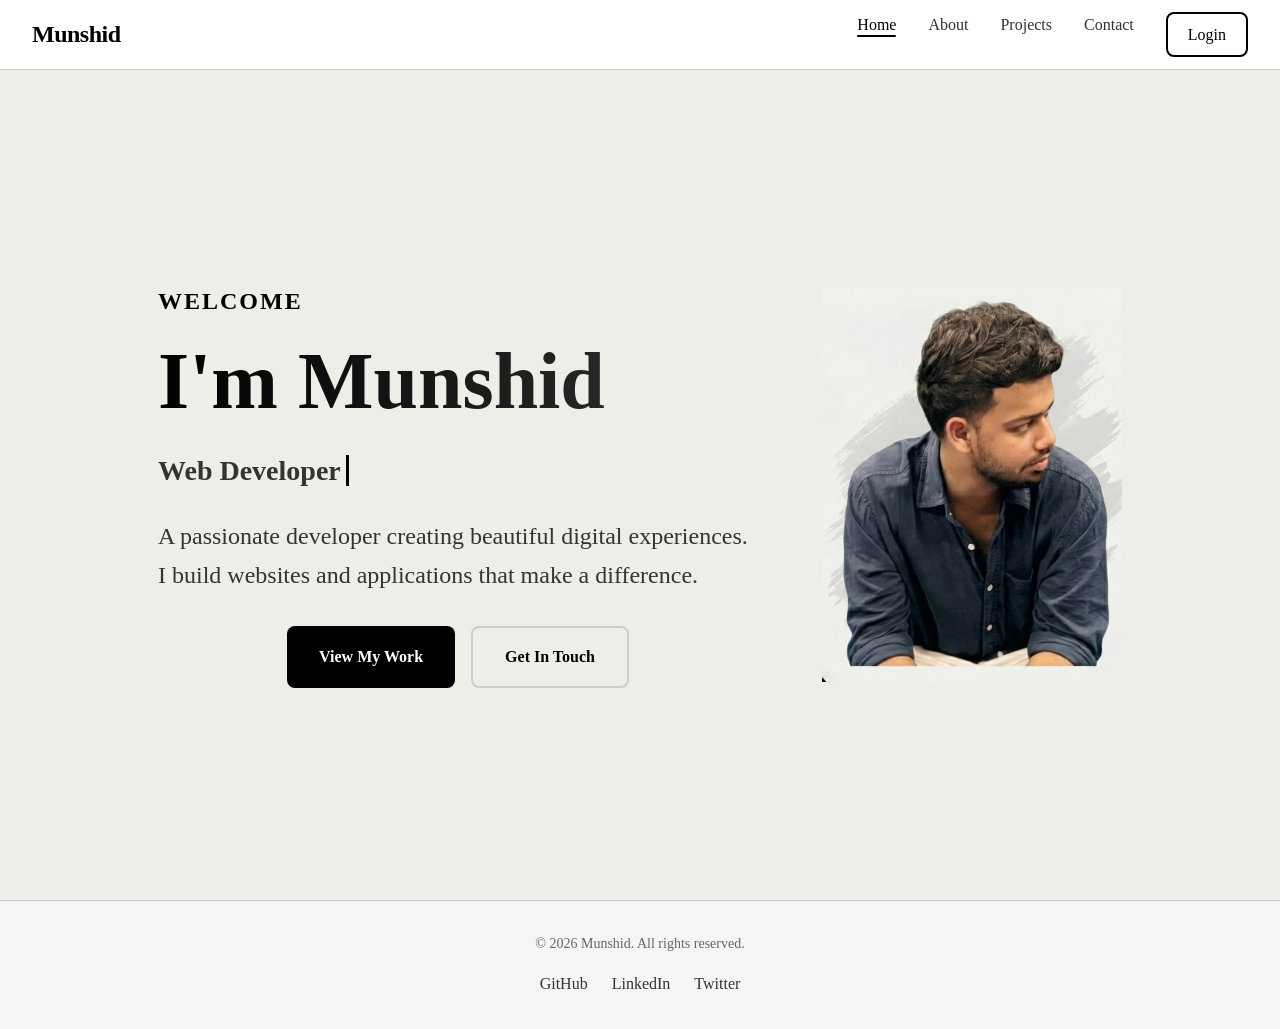
==== index.html @ 886f9b59 "Add files via upload" ====
<!DOCTYPE html>
<html lang="en">
<head>
  <meta charset="UTF-8">
  <meta name="viewport" content="width=device-width, initial-scale=1.0">
  <title>Home | Personal Website</title>
  <link rel="stylesheet" href="css/style.css">
</head>
<body>
  <!-- Navigation -->
  <nav class="nav">
    <a href="index.html" class="nav-logo">Munshid</a>
    <div class="nav-toggle" onclick="this.classList.toggle('active'); document.querySelector('.nav-links').classList.toggle('active')">
      <span></span>
      <span></span>
      <span></span>
    </div>
    <ul class="nav-links">
      <li><a href="index.html" class="active">Home</a></li>
      <li><a href="about.html">About</a></li>
      <li><a href="projects.html">Projects</a></li>
      <li><a href="contact.html">Contact</a></li>
      <li><a href="login.html" class="btn btn-primary" style="padding: 0.5rem 1.25rem; border-radius: 8px;">Login</a></li>
    </ul>
  </nav>

  <!-- Main Content -->
  <main class="main">
    <!-- Hero Section -->
    <section class="hero">
      <div style="display: flex; align-items: center; justify-content: center; gap: 4rem; width: 100%; flex-wrap: wrap;">
        <div class="hero-content" style="text-align: left;">
          <p class="hero-subtitle">Welcome</p>
          <h1 class="hero-title">I'm Munshid</h1>
          <div class="typing-container">
            <span class="typing-text" id="typingText"></span>
          </div>
          <p class="hero-description">
            A passionate developer creating beautiful digital experiences.
            I build websites and applications that make a difference.
          </p>
          <div class="hero-buttons">
            <a href="projects.html" class="btn btn-primary">View My Work</a>
            <a href="contact.html" class="btn btn-secondary">Get In Touch</a>
          </div>
        </div>
        <div style="display: flex; align-items: center; justify-content: center;">
          <img src="images/sticker.png" alt="Munshid" style="max-width: 300px; width: 100%; height: auto;">
        </div>
      </div>
    </section>
  </main>
  <script>
    const skills = [
      "Web Developer",
      "UI/UX Designer", 
      "Frontend Engineer",
      "Full Stack Developer",
      "React Specialist",
      "Problem Solver"
    ];
    let skillIndex = 0;
    let charIndex = 0;
    let isDeleting = false;
    const typingElement = document.getElementById('typingText');

    function type() {
      const currentSkill = skills[skillIndex];
      
      if (isDeleting) {
        typingElement.textContent = currentSkill.substring(0, charIndex - 1);
        charIndex--;
      } else {
        typingElement.textContent = currentSkill.substring(0, charIndex + 1);
        charIndex++;
      }

      let typeSpeed = isDeleting ? 50 : 100;

      if (!isDeleting && charIndex === currentSkill.length) {
        typeSpeed = 2000;
        isDeleting = true;
      } else if (isDeleting && charIndex === 0) {
        isDeleting = false;
        skillIndex = (skillIndex + 1) % skills.length;
        typeSpeed = 500;
      }

      setTimeout(type, typeSpeed);
    }
    type();
  </script>

  <!-- Footer -->
  <footer class="footer">
    <p class="footer-text">&copy; 2026 Munshid. All rights reserved.</p>
    <div class="footer-links">
      <a href="https://github.com" target="_blank">GitHub</a>
      <a href="https://linkedin.com" target="_blank">LinkedIn</a>
      <a href="https://twitter.com" target="_blank">Twitter</a>
    </div>
  </footer>
</body>
</html>
---- css/style.css ----
/* ============================================
   Personal Website - Shared Styles
   Light Theme, Clean & Modern
   ============================================ */

/* CSS Reset & Base */
*, *::before, *::after {
  margin: 0;
  padding: 0;
  box-sizing: border-box;
}

:root {
  /* Color Palette - Black & White Theme */
  --bg-primary: #ffffff;
  --bg-secondary: #f5f5f5;
  --bg-tertiary: #e0e0e0;
  --text-primary: #000000;
  --text-secondary: #333333;
  --text-muted: #666666;
  --accent: #000000;
  --accent-secondary: #000000;
  --accent-hover: #333333;
  --border: #cccccc;

  /* Spacing */
  --spacing-xs: 0.25rem;
  --spacing-sm: 0.5rem;
  --spacing-md: 1rem;
  --spacing-lg: 1.5rem;
  --spacing-xl: 2rem;
  --spacing-2xl: 3rem;

  /* Typography */
  --font-family: 'Garamond', 'Times New Roman', Georgia, serif;
  --font-size-sm: 0.875rem;
  --font-size-base: 1rem;
  --font-size-lg: 1.125rem;
  --font-size-xl: 1.5rem;
  --font-size-2xl: 2rem;
  --font-size-3xl: 2.5rem;

  /* Layout */
  --max-width: 1200px;
  --nav-height: 70px;

  /* Transitions */
  --transition-fast: 150ms ease;
  --transition-normal: 300ms ease;
}

html {
  scroll-behavior: smooth;
}

body {
  font-family: var(--font-family);
  font-size: var(--font-size-base);
  line-height: 1.6;
  color: var(--text-primary);
  background-color: #eeeee9;
  min-height: 100vh;
  display: flex;
  flex-direction: column;
}

/* ============================================
   Navigation
   ============================================ */
.nav {
  position: fixed;
  top: 0;
  left: 0;
  right: 0;
  height: var(--nav-height);
  background: rgba(255, 255, 255, 0.95);
  backdrop-filter: blur(10px);
  border-bottom: 1px solid var(--border);
  z-index: 1000;
  display: flex;
  align-items: center;
  justify-content: space-between;
  padding: 0 var(--spacing-xl);
}

.nav-logo {
  font-size: var(--font-size-xl);
  font-weight: 700;
  color: var(--text-primary);
  text-decoration: none;
  letter-spacing: -0.5px;
}

.nav-links {
  display: flex;
  gap: var(--spacing-xl);
  list-style: none;
}

.nav-links a {
  color: var(--text-secondary);
  text-decoration: none;
  font-weight: 500;
  transition: color var(--transition-fast);
  position: relative;
}

.nav-links a:hover,
.nav-links a.active {
  color: var(--accent);
}

.nav-links a.active::after {
  content: '';
  position: absolute;
  bottom: -4px;
  left: 0;
  right: 0;
  height: 2px;
  background: var(--accent);
  border-radius: 2px;
}

.nav-links .btn {
  background: white;
  color: black;
  border: 2px solid black;
}

.nav-links .btn:hover {
  background: black;
  color: white;
}

.nav-toggle {
  display: none;
  flex-direction: column;
  gap: 5px;
  cursor: pointer;
  padding: var(--spacing-sm);
}

.nav-toggle span {
  width: 25px;
  height: 3px;
  background: var(--text-primary);
  border-radius: 2px;
  transition: var(--transition-fast);
}

/* Mobile Navigation */
@media (max-width: 768px) {
  .nav-toggle {
    display: flex;
  }

  .nav-links {
    position: absolute;
    top: var(--nav-height);
    left: 0;
    right: 0;
    background: var(--bg-primary);
    flex-direction: column;
    padding: var(--spacing-lg);
    gap: var(--spacing-lg);
    border-bottom: 1px solid var(--border);
    display: none;
  }

  .nav-links.active {
    display: flex;
  }
}

/* ============================================
   Layout
   ============================================ */
.main {
  flex: 1;
  margin-top: var(--nav-height);
}

.container {
  max-width: var(--max-width);
  margin: 0 auto;
  padding: 0 var(--spacing-xl);
}

.section {
  padding: var(--spacing-2xl) 0;
}

.section-title {
  font-size: var(--font-size-2xl);
  font-weight: 700;
  margin-bottom: var(--spacing-xl);
  color: var(--text-primary);
}

/* ============================================
   Hero Section (Homepage)
   ============================================ */
.hero {
  min-height: calc(100vh - var(--nav-height));
  display: flex;
  align-items: center;
  justify-content: center;
  text-align: center;
  background: transparent;
  padding: 0;
}

.hero-content {
  max-width: 800px;
}

.hero-subtitle {
  font-size: 1.5rem;
  color: #000000;
  font-weight: 600;
  margin-bottom: var(--spacing-md);
  text-transform: uppercase;
  letter-spacing: 2px;
}

.hero-title {
  font-size: clamp(3rem, 8vw, 5rem);
  font-weight: 800;
  line-height: 1.1;
  margin-bottom: var(--spacing-lg);
  color: #000000;
  background: linear-gradient(90deg, #000000 0%, #333333 50%, #000000 100%);
  background-size: 200% auto;
  -webkit-background-clip: text;
  background-clip: text;
  -webkit-text-fill-color: transparent;
  animation: shine 3s linear infinite;
}

@keyframes shine {
  to {
    background-position: 200% center;
  }
}

.hero-description {
  font-size: 1.5rem;
  color: #333333;
  margin-bottom: var(--spacing-xl);
  max-width: 600px;
  margin-left: auto;
  margin-right: auto;
}

.hero-buttons {
  display: flex;
  gap: var(--spacing-md);
  justify-content: center;
  flex-wrap: wrap;
}

/* ============================================
   Buttons
   ============================================ */
.btn {
  display: inline-flex;
  align-items: center;
  justify-content: center;
  gap: var(--spacing-sm);
  padding: var(--spacing-md) var(--spacing-xl);
  font-size: var(--font-size-base);
  font-weight: 600;
  text-decoration: none;
  border-radius: 8px;
  transition: all var(--transition-fast);
  cursor: pointer;
  border: none;
}

.btn-primary {
  background: var(--accent);
  color: white;
}

.btn-primary:hover {
  background: var(--accent-hover);
  transform: translateY(-2px);
  box-shadow: 0 4px 12px rgba(0, 0, 0, 0.2);
}

.btn-secondary {
  background: transparent;
  color: var(--text-primary);
  border: 2px solid var(--border);
}

.btn-secondary:hover {
  border-color: var(--accent);
  color: var(--accent);
  background: var(--accent);
  color: white;
}

/* ============================================
   Cards
   ============================================ */
.card {
  background: var(--bg-primary);
  border: 1px solid var(--border);
  border-radius: 12px;
  padding: var(--spacing-xl);
  transition: all var(--transition-normal);
}

.card:hover {
  transform: translateY(-4px);
  box-shadow: 0 8px 24px rgba(0, 0, 0, 0.08);
}

.card-title {
  font-size: var(--font-size-xl);
  font-weight: 600;
  margin-bottom: var(--spacing-sm);
  color: var(--text-primary);
}

.card-description {
  color: var(--text-secondary);
  margin-bottom: var(--spacing-md);
}

.card-link {
  color: var(--accent);
  text-decoration: none;
  font-weight: 500;
}

.card-link:hover {
  text-decoration: underline;
}

/* ============================================
   Grid Layouts
   ============================================ */
.grid {
  display: grid;
  gap: var(--spacing-xl);
}

.grid-2 {
  grid-template-columns: repeat(auto-fit, minmax(300px, 1fr));
}

.grid-3 {
  grid-template-columns: repeat(auto-fit, minmax(280px, 1fr));
}

/* ============================================
   Footer
   ============================================ */
.footer {
  background: var(--bg-secondary);
  padding: var(--spacing-xl) 0;
  text-align: center;
  border-top: 1px solid var(--border);
}

.footer-text {
  color: var(--text-muted);
  font-size: var(--font-size-sm);
}

.footer-links {
  display: flex;
  gap: var(--spacing-lg);
  justify-content: center;
  margin-top: var(--spacing-md);
}

.footer-links a {
  color: var(--text-secondary);
  text-decoration: none;
  transition: color var(--transition-fast);
}

.footer-links a:hover {
  color: var(--accent);
}

/* ============================================
   Page Header
   ============================================ */
.page-header {
  background: var(--bg-secondary);
  padding: var(--spacing-2xl) 0;
  text-align: center;
}

.page-title {
  font-size: var(--font-size-2xl);
  font-weight: 700;
  margin-bottom: var(--spacing-sm);
}

.page-description {
  color: var(--text-secondary);
  max-width: 600px;
  margin: 0 auto;
}

/* ============================================
   About Page
   ============================================ */
.about-content {
  display: grid;
  grid-template-columns: 1fr 1fr;
  gap: var(--spacing-2xl);
  align-items: start;
}

.about-image {
  width: 100%;
  aspect-ratio: 1;
  background: var(--bg-tertiary);
  border-radius: 12px;
  display: flex;
  align-items: center;
  justify-content: center;
  font-size: 4rem;
  color: var(--text-muted);
}

.about-text h3 {
  font-size: var(--font-size-xl);
  margin-bottom: var(--spacing-md);
  margin-top: var(--spacing-xl);
}

.about-text h3:first-child {
  margin-top: 0;
}

.about-text p {
  color: var(--text-secondary);
  margin-bottom: var(--spacing-md);
}

.skills-list {
  display: flex;
  flex-wrap: wrap;
  gap: var(--spacing-sm);
  list-style: none;
}

.skill-tag {
  background: var(--bg-tertiary);
  padding: var(--spacing-sm) var(--spacing-md);
  border-radius: 6px;
  font-size: var(--font-size-sm);
  font-weight: 500;
  color: var(--text-secondary);
}

@media (max-width: 768px) {
  .about-content {
    grid-template-columns: 1fr;
  }

  .about-image {
    max-width: 300px;
    margin: 0 auto;
  }
}

/* ============================================
   Projects Page
   ============================================ */
.project-card {
  display: flex;
  flex-direction: column;
}

.project-image {
  width: calc(100% + var(--spacing-xl) * 2);
  margin: calc(var(--spacing-xl) * -1);
  margin-bottom: var(--spacing-lg);
  height: 200px;
  background: var(--bg-tertiary);
  border-radius: 12px 12px 0 0;
  display: flex;
  align-items: center;
  justify-content: center;
  font-size: 3rem;
  color: var(--text-muted);
  margin-left: calc(var(--spacing-xl) * -1);
}

.project-tags {
  display: flex;
  flex-wrap: wrap;
  gap: var(--spacing-sm);
  margin-top: auto;
  padding-top: var(--spacing-md);
}

.project-tag {
  background: var(--bg-secondary);
  padding: var(--spacing-xs) var(--spacing-sm);
  border-radius: 4px;
  font-size: var(--font-size-sm);
  color: var(--text-muted);
}

/* ============================================
   Contact Page
   ============================================ */
.contact-content {
  display: grid;
  grid-template-columns: 1fr 1fr;
  gap: var(--spacing-2xl);
}

.contact-info {
  display: flex;
  flex-direction: column;
  gap: var(--spacing-lg);
}

.contact-item {
  display: flex;
  align-items: center;
  gap: var(--spacing-md);
}

.contact-icon {
  width: 48px;
  height: 48px;
  background: var(--bg-tertiary);
  border-radius: 12px;
  display: flex;
  align-items: center;
  justify-content: center;
  font-size: 1.25rem;
}

.contact-label {
  font-weight: 600;
  color: var(--text-primary);
}

.contact-value {
  color: var(--text-secondary);
  text-decoration: none;
}

.contact-value:hover {
  color: var(--accent);
}

.contact-form {
  display: flex;
  flex-direction: column;
  gap: var(--spacing-md);
}

.form-group {
  display: flex;
  flex-direction: column;
  gap: var(--spacing-sm);
}

.form-group label {
  font-weight: 500;
  color: var(--text-primary);
}

.form-group input,
.form-group textarea {
  padding: var(--spacing-md);
  border: 1px solid var(--border);
  border-radius: 8px;
  font-size: var(--font-size-base);
  font-family: inherit;
  background: var(--bg-primary);
  color: var(--text-primary);
  transition: border-color var(--transition-fast);
}

.form-group input:focus,
.form-group textarea:focus {
  outline: none;
  border-color: var(--accent);
}

.form-group textarea {
  min-height: 150px;
  resize: vertical;
}

@media (max-width: 768px) {
  .contact-content {
    grid-template-columns: 1fr;
  }
}

/* Typing Animation */
.typing-container {
  min-height: 2.5rem;
  margin-bottom: var(--spacing-lg);
}

.typing-text {
  font-size: 1.75rem;
  font-weight: 600;
  color: #333333;
  border-right: 3px solid #000000;
  padding-right: 5px;
  animation: blink 0.7s step-end infinite;
}

@keyframes blink {
  50% {
    border-color: transparent;
  }
}
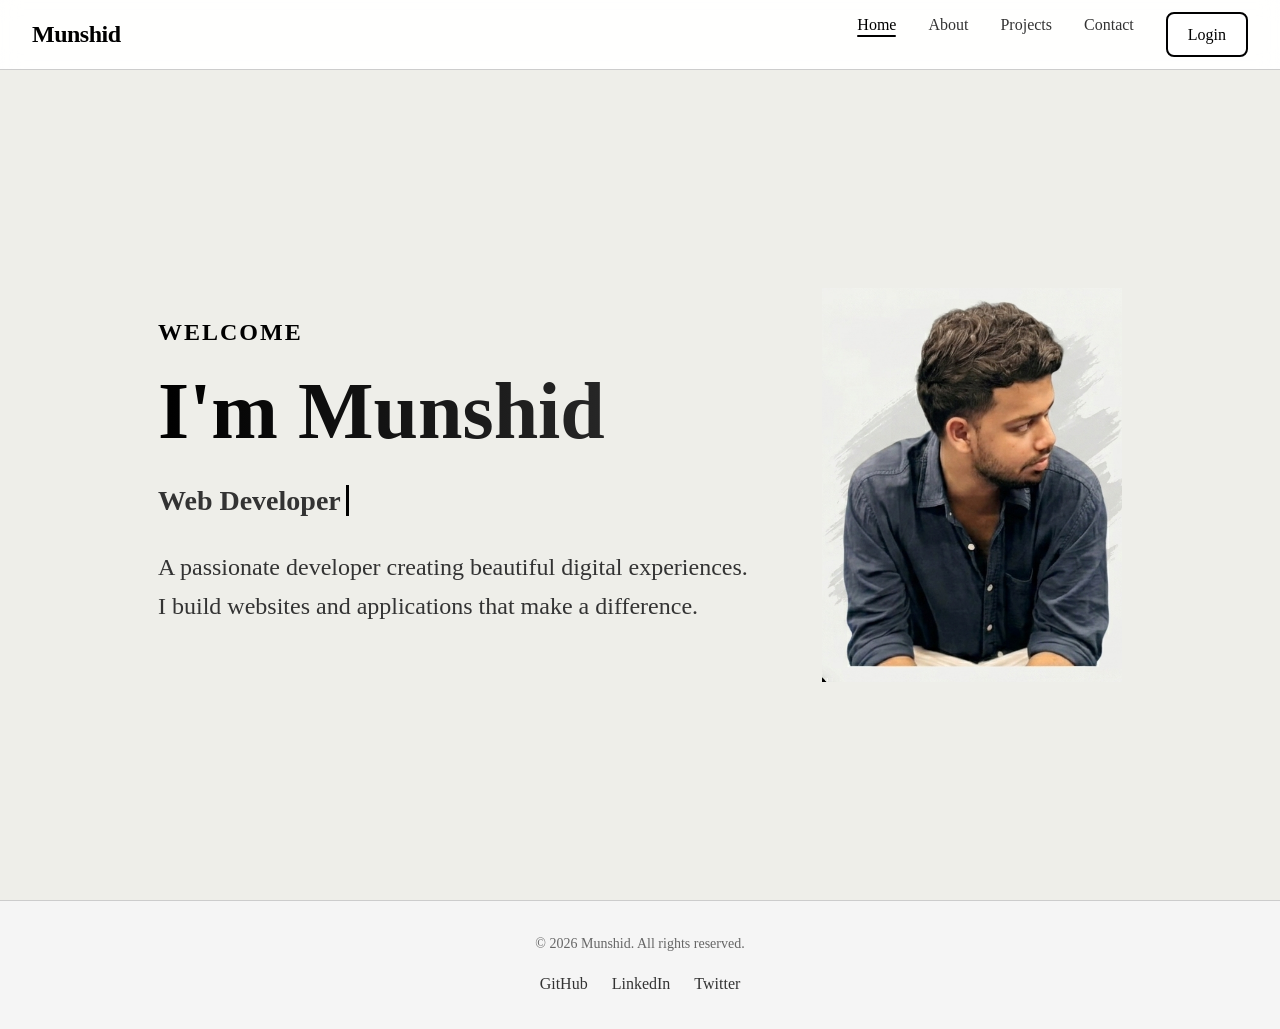
==== commit 5a33b578: "Add files via upload" ====
--- a/index.html
+++ b/index.html
@@ -40,8 +40,6 @@
             I build websites and applications that make a difference.
           </p>
           <div class="hero-buttons">
-            <a href="projects.html" class="btn btn-primary">View My Work</a>
-            <a href="contact.html" class="btn btn-secondary">Get In Touch</a>
           </div>
         </div>
         <div style="display: flex; align-items: center; justify-content: center;">
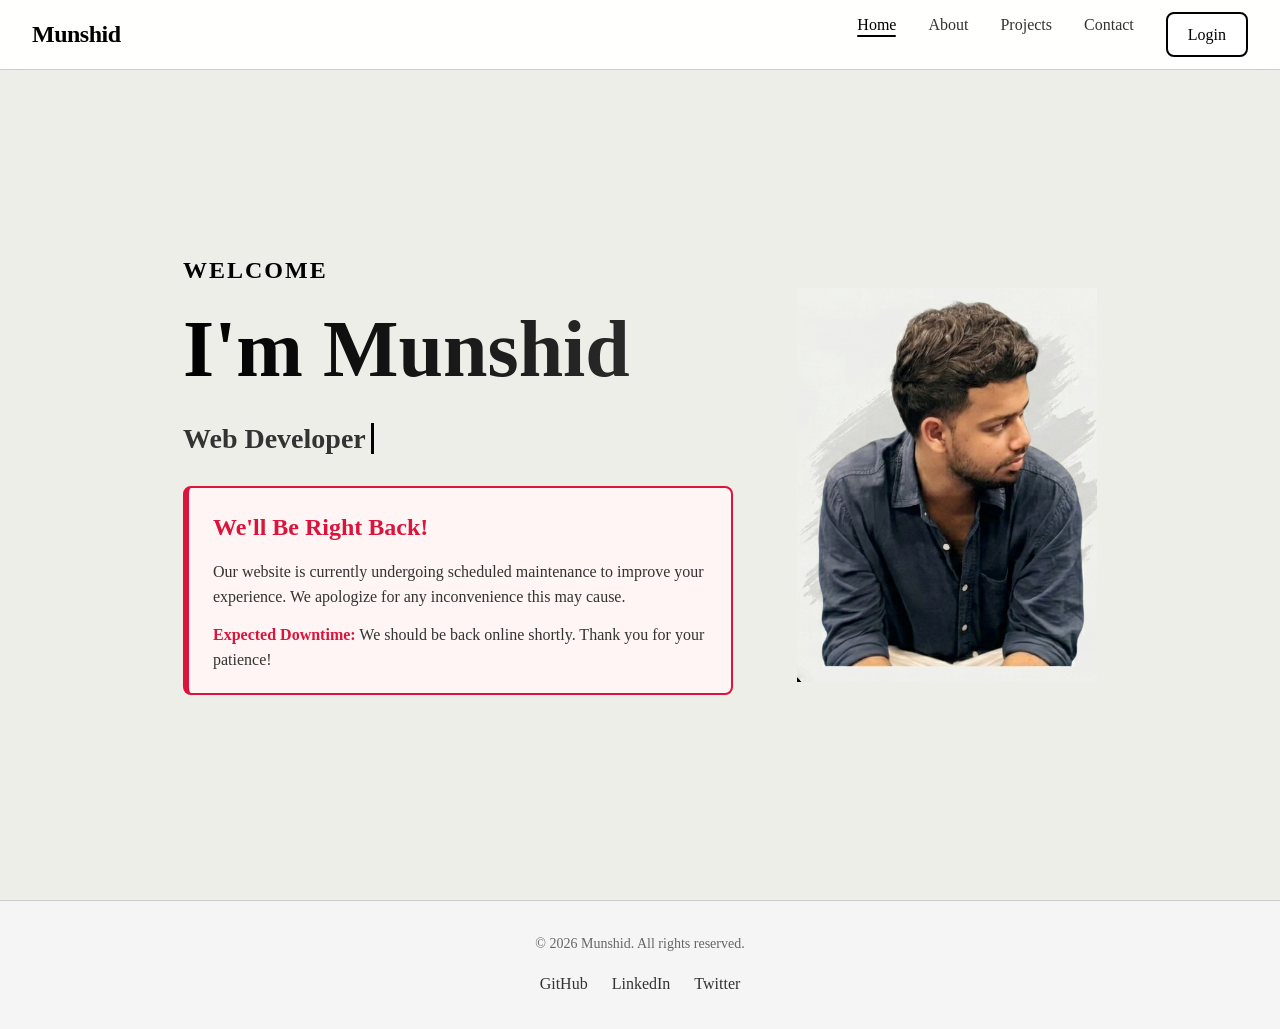
==== commit ee15d789: "Add files via upload" ====
--- a/index.html
+++ b/index.html
@@ -35,14 +35,20 @@
           <div class="typing-container">
             <span class="typing-text" id="typingText"></span>
           </div>
-          <p class="hero-description">
-            A passionate developer creating beautiful digital experiences.
-            I build websites and applications that make a difference.
-          </p>
+          <div class="maintenance-box">
+            <h3 class="maintenance-title">We'll Be Right Back!</h3>
+            <p class="maintenance-text">
+              Our website is currently undergoing scheduled maintenance to improve your experience.
+              We apologize for any inconvenience this may cause.
+            </p>
+            <p class="maintenance-text">
+              <strong>Expected Downtime:</strong> We should be back online shortly. Thank you for your patience!
+            </p>
+          </div>
           <div class="hero-buttons">
           </div>
         </div>
-        <div style="display: flex; align-items: center; justify-content: center;">
+        <div style="display: flex; align-items: center; justify-content: center; flex-direction: column; gap: 1rem;">
           <img src="images/sticker.png" alt="Munshid" style="max-width: 300px; width: 100%; height: auto;">
         </div>
       </div>
--- a/css/style.css
+++ b/css/style.css
@@ -169,6 +169,110 @@
 
   .nav-links.active {
     display: flex;
+  }
+
+  /* Hero - Mobile */
+  .hero {
+    padding: var(--spacing-lg);
+    min-height: auto;
+    padding-top: calc(var(--nav-height) + var(--spacing-xl));
+    padding-bottom: var(--spacing-xl);
+  }
+
+  .hero-content {
+    text-align: center !important;
+  }
+
+  .hero-title {
+    font-size: clamp(2rem, 10vw, 3rem) !important;
+  }
+
+  .hero-subtitle {
+    font-size: 1.1rem !important;
+  }
+
+  .typing-text {
+    font-size: 1.25rem !important;
+  }
+
+  .hero-description {
+    font-size: 1.1rem !important;
+  }
+
+  .hero-buttons {
+    flex-direction: column;
+    width: 100%;
+  }
+
+  .hero-buttons .btn {
+    width: 100%;
+  }
+
+  .hero img {
+    max-width: 200px !important;
+  }
+
+  /* Page Header - Mobile */
+  .page-header {
+    padding: var(--spacing-xl) 0;
+  }
+
+  .page-title {
+    font-size: 1.5rem;
+  }
+
+  /* Sections - Mobile */
+  .section {
+    padding: var(--spacing-xl) 0;
+  }
+
+  /* Cards */
+  .card {
+    padding: var(--spacing-lg);
+  }
+
+  /* Forms */
+  .form-group input,
+  .form-group textarea {
+    font-size: 16px;
+  }
+
+  /* Footer */
+  .footer-links {
+    flex-wrap: wrap;
+    gap: var(--spacing-md);
+  }
+
+  /* Projects grid */
+  .project-image {
+    height: 150px;
+    font-size: 2rem;
+  }
+
+  /* Contact */
+  .contact-item {
+    flex-wrap: wrap;
+  }
+
+  /* Login box */
+  .login-box {
+    padding: var(--spacing-lg);
+    margin: var(--spacing-md);
+  }
+
+  .login-box h2 {
+    font-size: 1.5rem;
+  }
+}
+
+/* Tablet */
+@media (max-width: 1024px) and (min-width: 769px) {
+  .hero {
+    padding: var(--spacing-lg);
+  }
+
+  .hero img {
+    max-width: 250px !important;
   }
 }
 
@@ -622,4 +726,103 @@
   50% {
     border-color: transparent;
   }
+}
+
+/* Coming Soon Badge */
+.coming-soon-badge {
+  background: #dc143c;
+  color: white;
+  padding: 0.75rem 1.25rem;
+  border-radius: 12px;
+  display: flex;
+  flex-direction: column;
+  align-items: center;
+  gap: 0.25rem;
+  box-shadow: 0 4px 16px rgba(220, 20, 60, 0.4);
+  animation: pulse 2s ease-in-out infinite;
+  border: 2px solid #b0102e;
+}
+
+.badge-icon {
+  font-size: 1.5rem;
+}
+
+.badge-text {
+  font-size: 1rem;
+  font-weight: 700;
+  text-transform: uppercase;
+  letter-spacing: 1px;
+}
+
+.badge-subtext {
+  font-size: 0.875rem;
+  font-weight: 500;
+  opacity: 0.95;
+}
+
+@keyframes pulse {
+  0%, 100% {
+    box-shadow: 0 4px 16px rgba(220, 20, 60, 0.4);
+    transform: scale(1);
+  }
+  50% {
+    box-shadow: 0 6px 24px rgba(220, 20, 60, 0.6);
+    transform: scale(1.03);
+  }
+}
+
+/* Top minimal badge with smile emoji */
+.top-badge {
+  background: #dc143c;
+  color: white;
+  padding: 0.5rem 1rem;
+  border-radius: 20px;
+  display: inline-flex;
+  align-items: center;
+  gap: 0.5rem;
+  font-size: 0.875rem;
+  font-weight: 600;
+  box-shadow: 0 2px 8px rgba(220, 20, 60, 0.3);
+  border: 1px solid #b0102e;
+}
+
+.top-badge .smile {
+  font-size: 1rem;
+}
+
+.top-badge-text {
+  letter-spacing: 0.5px;
+}
+
+/* Maintenance Box */
+.maintenance-box {
+  background: #fff5f5;
+  border: 2px solid #dc143c;
+  border-left: 6px solid #dc143c;
+  padding: 1.25rem 1.5rem;
+  border-radius: 8px;
+  margin: 1.5rem 0;
+  max-width: 550px;
+}
+
+.maintenance-title {
+  color: #dc143c;
+  font-size: 1.5rem;
+  font-weight: 700;
+  margin-bottom: 0.75rem;
+}
+
+.maintenance-text {
+  color: #333333;
+  font-size: 1rem;
+  line-height: 1.6;
+  margin-bottom: 0.75rem;
+}
+
+.maintenance-text:last-child {
+  margin-bottom: 0;
+}
+
+.maintenance-text strong {
+  color: #dc143c;
 }
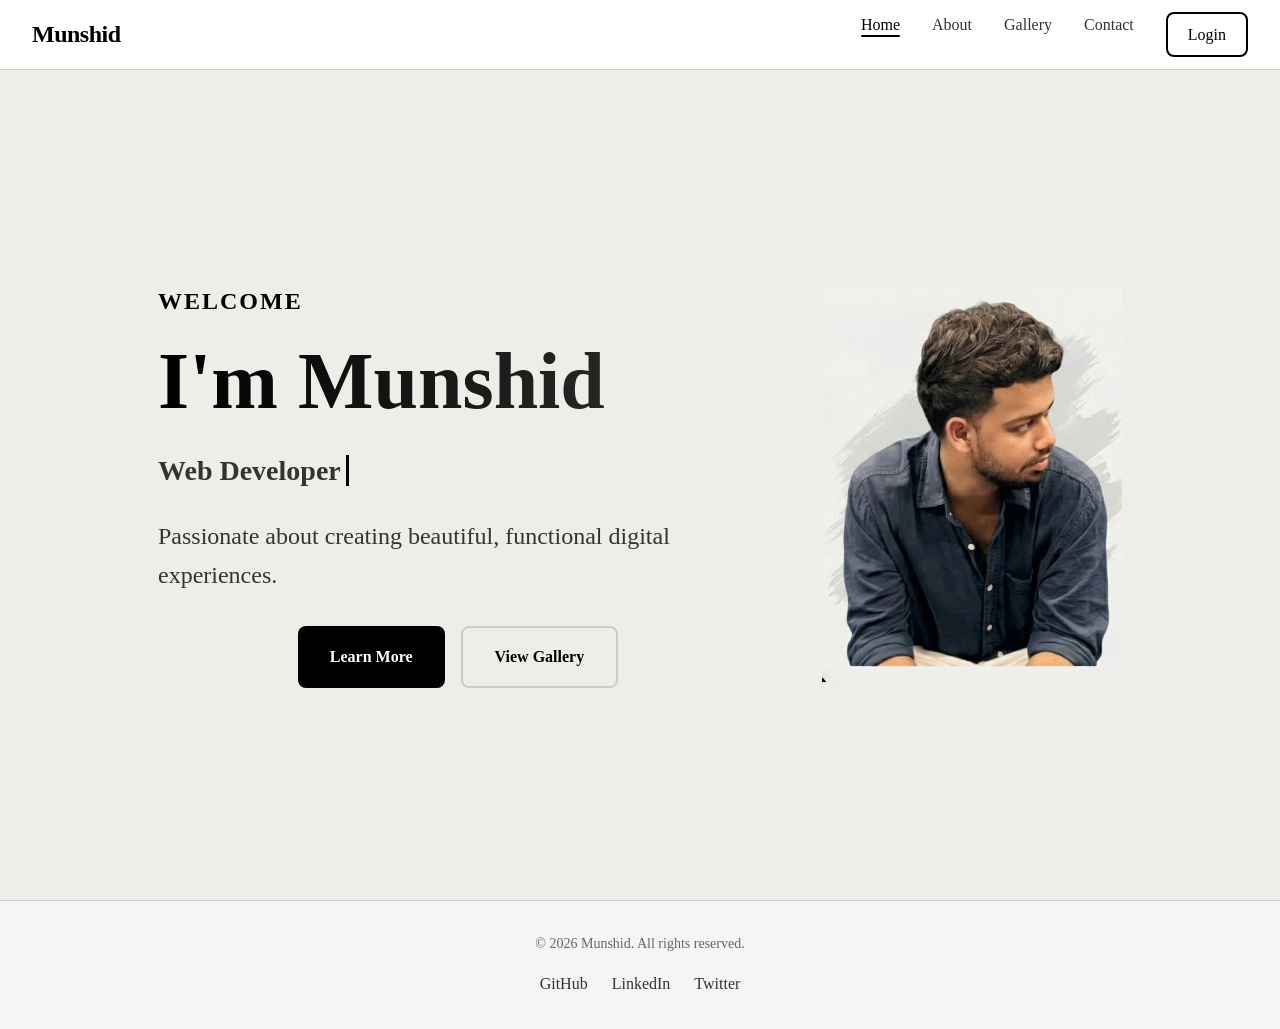
==== commit 1045b754: "Add files via upload" ====
--- a/index.html
+++ b/index.html
@@ -18,7 +18,7 @@
     <ul class="nav-links">
       <li><a href="index.html" class="active">Home</a></li>
       <li><a href="about.html">About</a></li>
-      <li><a href="projects.html">Projects</a></li>
+      <li><a href="gallery.html">Gallery</a></li>
       <li><a href="contact.html">Contact</a></li>
       <li><a href="login.html" class="btn btn-primary" style="padding: 0.5rem 1.25rem; border-radius: 8px;">Login</a></li>
     </ul>
@@ -35,17 +35,10 @@
           <div class="typing-container">
             <span class="typing-text" id="typingText"></span>
           </div>
-          <div class="maintenance-box">
-            <h3 class="maintenance-title">We'll Be Right Back!</h3>
-            <p class="maintenance-text">
-              Our website is currently undergoing scheduled maintenance to improve your experience.
-              We apologize for any inconvenience this may cause.
-            </p>
-            <p class="maintenance-text">
-              <strong>Expected Downtime:</strong> We should be back online shortly. Thank you for your patience!
-            </p>
-          </div>
+          <p class="hero-description">Passionate about creating beautiful, functional digital experiences.</p>
           <div class="hero-buttons">
+            <a href="about.html" class="btn btn-primary">Learn More</a>
+            <a href="gallery.html" class="btn btn-secondary">View Gallery</a>
           </div>
         </div>
         <div style="display: flex; align-items: center; justify-content: center; flex-direction: column; gap: 1rem;">
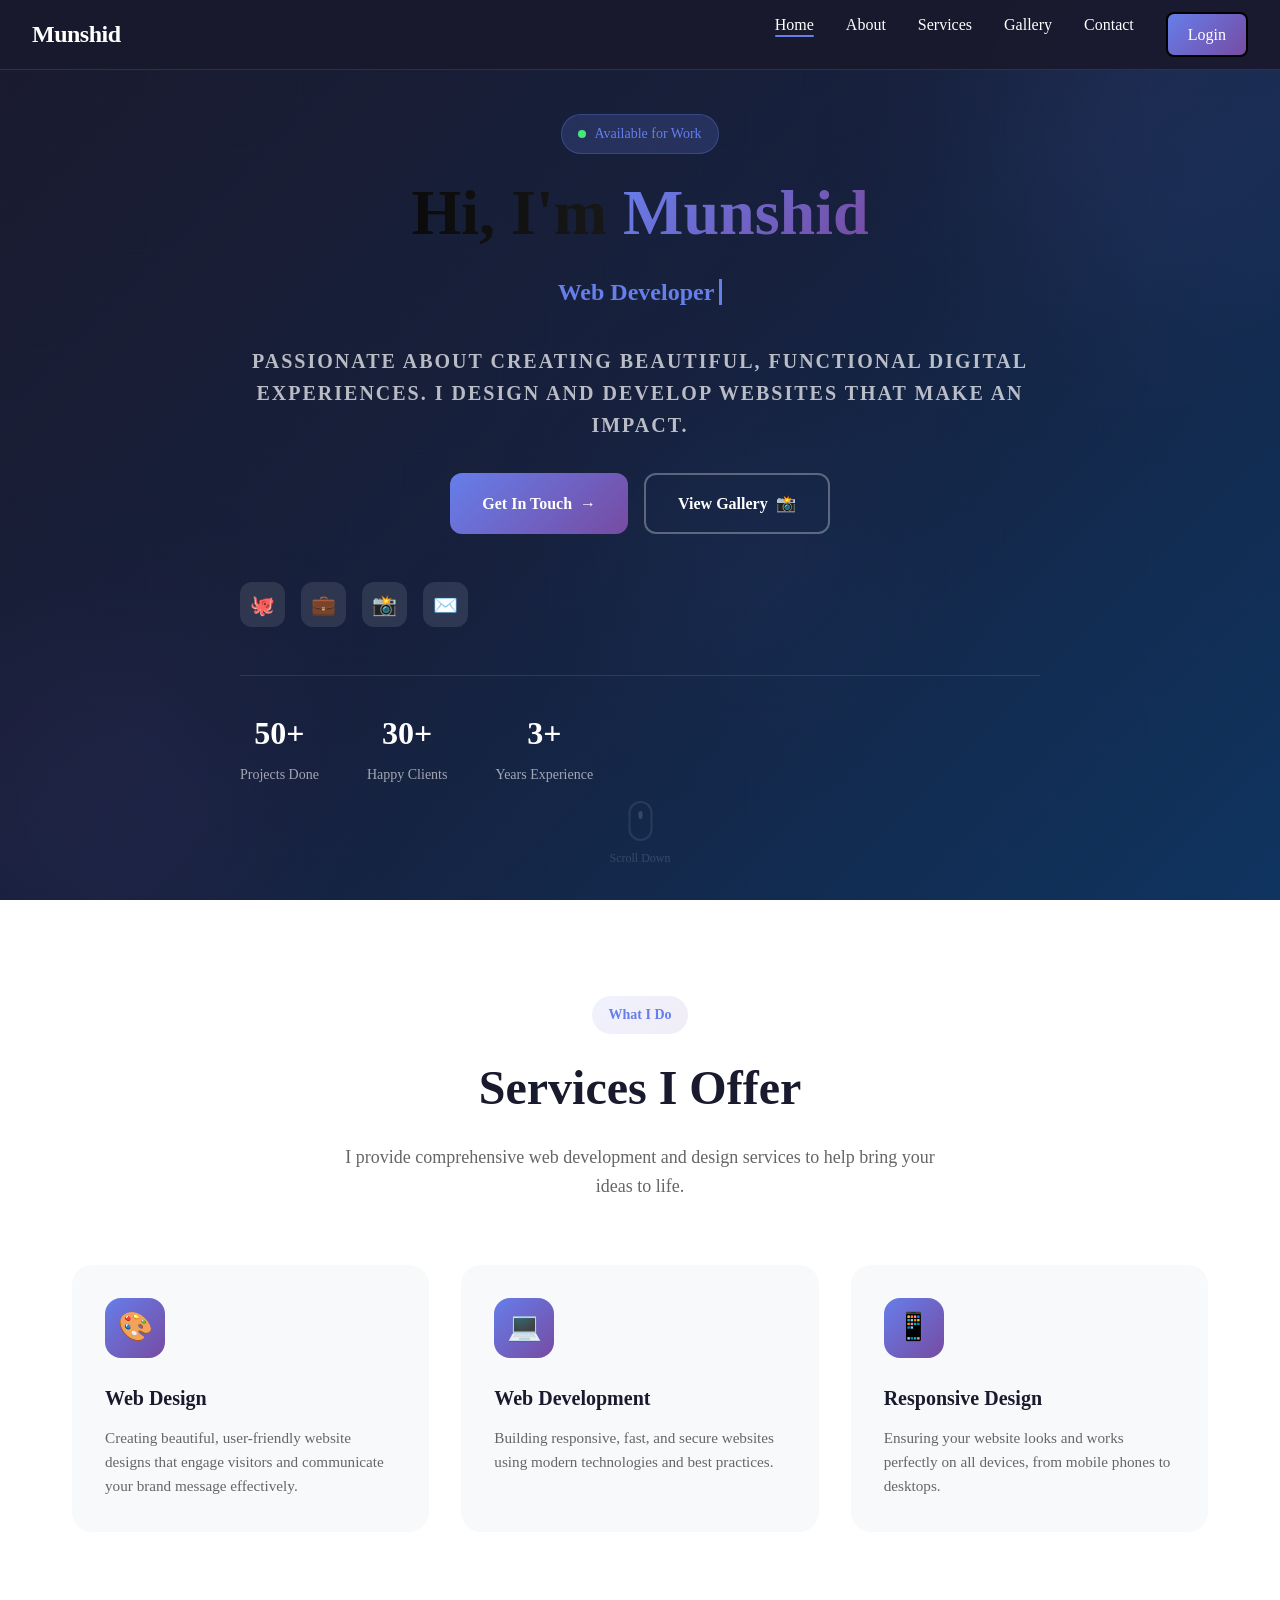
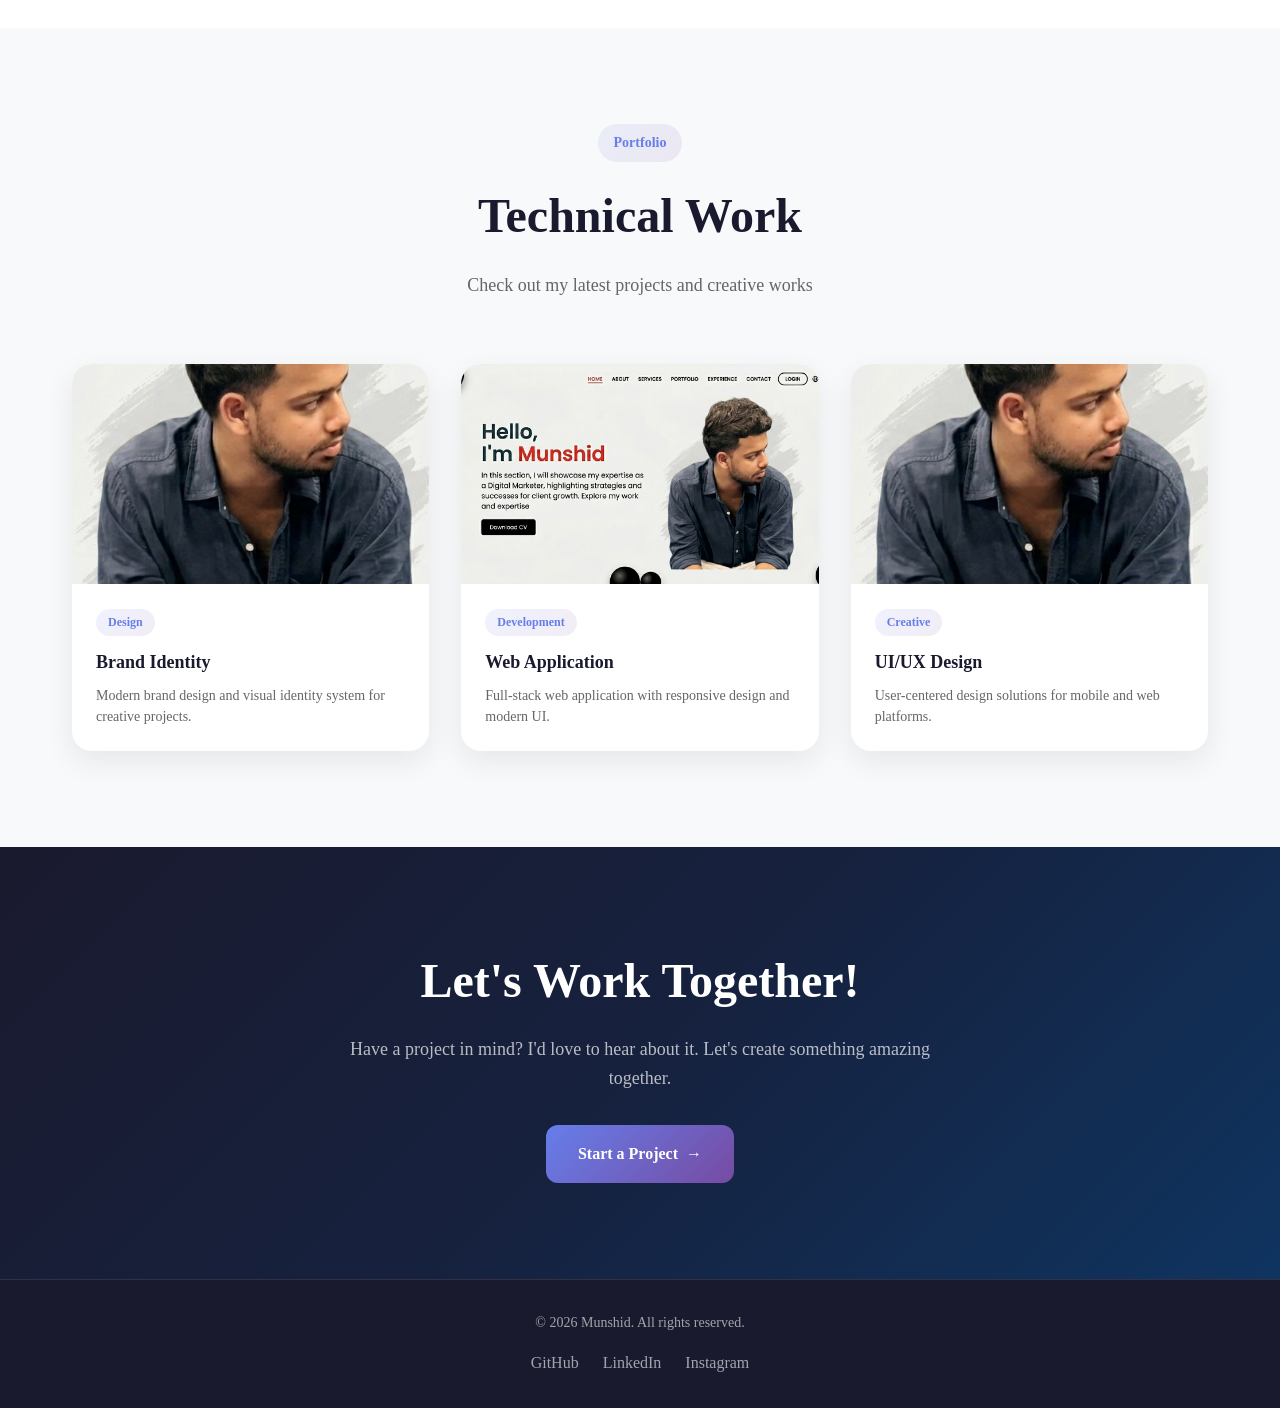
==== commit c3ee1efb: "Add files via upload" ====
--- a/index.html
+++ b/index.html
@@ -3,58 +3,1046 @@
 <head>
   <meta charset="UTF-8">
   <meta name="viewport" content="width=device-width, initial-scale=1.0">
-  <title>Home | Personal Website</title>
+  <title>Munshid | Web Developer & Designer</title>
   <link rel="stylesheet" href="css/style.css">
+  <link href="https://fonts.googleapis.com/css2?family=Inter:wght@300;400;500;600;700;800&display=swap" rel="stylesheet">
+  <style>
+    * {
+      margin: 0;
+      padding: 0;
+      box-sizing: border-box;
+    }
+
+    :root {
+      --primary: #667eea;
+      --secondary: #764ba2;
+      --dark: #1a1a2e;
+      --light: #f8f9fa;
+    }
+
+    body {
+      overflow-x: hidden;
+    }
+
+    /* Mobile Navigation Fix */
+    .nav {
+      transition: all 0.3s ease;
+    }
+
+    .nav-toggle {
+      display: none;
+      flex-direction: column;
+      gap: 5px;
+      cursor: pointer;
+      padding: 10px;
+      z-index: 1001;
+    }
+
+    .nav-toggle span {
+      width: 25px;
+      height: 3px;
+      border-radius: 2px;
+      transition: all 0.3s ease;
+    }
+
+    .nav-links {
+      display: flex;
+      gap: 2rem;
+      list-style: none;
+    }
+
+    .nav-links a {
+      color: white;
+      text-decoration: none;
+      font-weight: 500;
+      transition: color 0.3s ease;
+      position: relative;
+    }
+
+    .nav-links a:hover,
+    .nav-links a.active {
+      color: #667eea;
+    }
+
+    .nav-links a.active::after {
+      content: '';
+      position: absolute;
+      bottom: -4px;
+      left: 0;
+      right: 0;
+      height: 2px;
+      background: #667eea;
+      border-radius: 2px;
+    }
+
+    /* Mobile Nav Dropdown */
+    @media (max-width: 768px) {
+      .nav {
+        padding: 0 1rem;
+      }
+
+      .nav-toggle {
+        display: flex;
+      }
+
+      .nav-toggle span {
+        background: white;
+      }
+
+      .nav-toggle.active span:nth-child(1) {
+        transform: rotate(45deg) translate(5px, 5px);
+      }
+
+      .nav-toggle.active span:nth-child(2) {
+        opacity: 0;
+      }
+
+      .nav-toggle.active span:nth-child(3) {
+        transform: rotate(-45deg) translate(7px, -6px);
+      }
+
+      .nav-links {
+        position: fixed;
+        top: 0;
+        left: 0;
+        right: 0;
+        bottom: 0;
+        background: rgba(26, 26, 46, 0.98);
+        flex-direction: column;
+        justify-content: center;
+        align-items: center;
+        gap: 2rem;
+        opacity: 0;
+        visibility: hidden;
+        transition: all 0.3s ease;
+        z-index: 1000;
+      }
+
+      .nav-links.active {
+        opacity: 1;
+        visibility: visible;
+      }
+
+      .nav-links a {
+        font-size: 1.5rem;
+      }
+
+      .nav-links .btn {
+        font-size: 1rem;
+      }
+    }
+
+    /* Hero Section */
+    .hero {
+      min-height: 100vh;
+      display: flex;
+      align-items: center;
+      justify-content: center;
+      background: linear-gradient(135deg, #1a1a2e 0%, #16213e 50%, #0f3460 100%);
+      position: relative;
+      overflow: hidden;
+      padding: 2rem;
+    }
+
+    /* Animated background */
+    .hero-bg {
+      position: absolute;
+      width: 100%;
+      height: 100%;
+      top: 0;
+      left: 0;
+    }
+
+    /* Video Background */
+    .hero-video {
+      position: absolute;
+      top: 0;
+      left: 0;
+      width: 100%;
+      height: 100%;
+      object-fit: cover;
+      z-index: 0;
+    }
+
+    .video-overlay {
+      position: absolute;
+      top: 0;
+      left: 0;
+      width: 100%;
+      height: 100%;
+      background: linear-gradient(135deg, rgba(26, 26, 46, 0.7) 0%, rgba(22, 33, 62, 0.7) 50%, rgba(15, 52, 96, 0.7) 100%);
+      z-index: 1;
+    }
+
+    .grid-overlay {
+      position: absolute;
+      width: 100%;
+      height: 100%;
+      background-image: 
+        linear-gradient(rgba(102, 126, 234, 0.03) 1px, transparent 1px),
+        linear-gradient(90deg, rgba(102, 126, 234, 0.03) 1px, transparent 1px);
+      background-size: 50px 50px;
+      animation: moveGrid 20s linear infinite;
+    }
+
+    @keyframes moveGrid {
+      0% { transform: translate(0, 0); }
+      100% { transform: translate(50px, 50px); }
+    }
+
+    /* Floating orbs */
+    .orb {
+      position: absolute;
+      border-radius: 50%;
+      filter: blur(80px);
+      animation: float 8s ease-in-out infinite;
+    }
+
+    .orb-1 {
+      width: 400px;
+      height: 400px;
+      background: rgba(102, 126, 234, 0.3);
+      top: -100px;
+      right: -100px;
+      animation-delay: 0s;
+    }
+
+    .orb-2 {
+      width: 300px;
+      height: 300px;
+      background: rgba(118, 75, 162, 0.3);
+      bottom: -50px;
+      left: -50px;
+      animation-delay: 2s;
+    }
+
+    .orb-3 {
+      width: 200px;
+      height: 200px;
+      background: rgba(102, 126, 234, 0.2);
+      top: 50%;
+      left: 50%;
+      animation-delay: 4s;
+    }
+
+    @keyframes float {
+      0%, 100% { transform: translate(0, 0) scale(1); }
+      25% { transform: translate(20px, -30px) scale(1.05); }
+      50% { transform: translate(-10px, 20px) scale(0.95); }
+      75% { transform: translate(-30px, -10px) scale(1.02); }
+    }
+
+    /* Hero content */
+    .hero-content {
+      position: relative;
+      z-index: 1;
+      max-width: 800px;
+      width: 100%;
+      text-align: center;
+      margin: 0 auto;
+    }
+
+    .hero-text {
+      animation: fadeIn 1s ease-out;
+    }
+
+    @keyframes fadeIn {
+      from {
+        opacity: 0;
+        transform: translateY(20px);
+      }
+      to {
+        opacity: 1;
+        transform: translateY(0);
+      }
+    }
+
+    .hero-badge {
+      display: inline-flex;
+      align-items: center;
+      gap: 0.5rem;
+      background: rgba(102, 126, 234, 0.2);
+      border: 1px solid rgba(102, 126, 234, 0.3);
+      padding: 0.5rem 1rem;
+      border-radius: 50px;
+      color: #667eea;
+      font-size: 0.875rem;
+      font-weight: 500;
+      margin-bottom: 1.5rem;
+    }
+
+    .hero-badge .dot {
+      width: 8px;
+      height: 8px;
+      background: #43e97b;
+      border-radius: 50%;
+      animation: pulse 2s infinite;
+    }
+
+    @keyframes pulse {
+      0%, 100% { opacity: 1; }
+      50% { opacity: 0.5; }
+    }
+
+    .hero-title {
+      font-size: clamp(2.5rem, 5vw, 4rem);
+      font-weight: 800;
+      color: white;
+      line-height: 1.1;
+      margin-bottom: 1.5rem;
+    }
+
+    .hero-title .gradient-text {
+      background: linear-gradient(135deg, #667eea 0%, #764ba2 100%);
+      -webkit-background-clip: text;
+      -webkit-text-fill-color: transparent;
+      background-clip: text;
+    }
+
+    .hero-subtitle {
+      font-size: 1.25rem;
+      color: rgba(255, 255, 255, 0.7);
+      margin-bottom: 2rem;
+      line-height: 1.6;
+    }
+
+    /* Typing animation */
+    .typing-container {
+      margin-bottom: 2rem;
+    }
+
+    .typing-text {
+      font-size: 1.5rem;
+      font-weight: 600;
+      color: #667eea;
+      border-right: 3px solid #667eea;
+      padding-right: 5px;
+      animation: blink 0.7s step-end infinite;
+    }
+
+    @keyframes blink {
+      50% { border-color: transparent; }
+    }
+
+    /* CTA Buttons */
+    .hero-buttons {
+      display: flex;
+      gap: 1rem;
+      flex-wrap: wrap;
+    }
+
+    .btn-primary {
+      padding: 1rem 2rem;
+      background: linear-gradient(135deg, #667eea 0%, #764ba2 100%);
+      color: white;
+      text-decoration: none;
+      border-radius: 12px;
+      font-weight: 600;
+      transition: all 0.3s ease;
+      position: relative;
+      overflow: hidden;
+      display: inline-flex;
+      align-items: center;
+      gap: 0.5rem;
+    }
+
+    .btn-primary:hover {
+      transform: translateY(-3px);
+      box-shadow: 0 15px 30px rgba(102, 126, 234, 0.4);
+    }
+
+    .btn-primary::before {
+      content: '';
+      position: absolute;
+      top: 0;
+      left: -100%;
+      width: 100%;
+      height: 100%;
+      background: linear-gradient(90deg, transparent, rgba(255,255,255,0.2), transparent);
+      transition: left 0.5s ease;
+    }
+
+    .btn-primary:hover::before {
+      left: 100%;
+    }
+
+    .btn-secondary {
+      padding: 1rem 2rem;
+      background: transparent;
+      color: white;
+      text-decoration: none;
+      border-radius: 12px;
+      font-weight: 600;
+      border: 2px solid rgba(255, 255, 255, 0.3);
+      transition: all 0.3s ease;
+      display: inline-flex;
+      align-items: center;
+      gap: 0.5rem;
+    }
+
+    .btn-secondary:hover {
+      background: rgba(255, 255, 255, 0.1);
+      border-color: rgba(255, 255, 255, 0.5);
+      transform: translateY(-3px);
+    }
+
+    /* Social links */
+    .hero-social {
+      display: flex;
+      gap: 1rem;
+      margin-top: 3rem;
+    }
+
+    .social-icon {
+      width: 45px;
+      height: 45px;
+      display: flex;
+      align-items: center;
+      justify-content: center;
+      background: rgba(255, 255, 255, 0.1);
+      border-radius: 12px;
+      text-decoration: none;
+      font-size: 1.25rem;
+      transition: all 0.3s ease;
+    }
+
+    .social-icon:hover {
+      background: linear-gradient(135deg, #667eea 0%, #764ba2 100%);
+      transform: translateY(-5px);
+    }
+
+    /* Stats */
+    .hero-stats {
+      display: flex;
+      gap: 3rem;
+      margin-top: 3rem;
+      padding-top: 2rem;
+      border-top: 1px solid rgba(255, 255, 255, 0.1);
+    }
+
+    .stat-item {
+      text-align: center;
+    }
+
+    .stat-number {
+      font-size: 2rem;
+      font-weight: 700;
+      color: white;
+    }
+
+    .stat-label {
+      font-size: 0.875rem;
+      color: rgba(255, 255, 255, 0.6);
+      margin-top: 0.25rem;
+    }
+
+    /* Scroll indicator */
+    .scroll-indicator {
+      position: absolute;
+      bottom: 2rem;
+      left: 50%;
+      transform: translateX(-50%);
+      display: flex;
+      flex-direction: column;
+      align-items: center;
+      gap: 0.5rem;
+      color: rgba(255, 255, 255, 0.5);
+      font-size: 0.75rem;
+      animation: bounce 2s infinite;
+    }
+
+    .scroll-indicator .mouse {
+      width: 24px;
+      height: 40px;
+      border: 2px solid rgba(255, 255, 255, 0.3);
+      border-radius: 12px;
+      position: relative;
+    }
+
+    .scroll-indicator .wheel {
+      width: 4px;
+      height: 8px;
+      background: rgba(255, 255, 255, 0.5);
+      border-radius: 2px;
+      position: absolute;
+      top: 8px;
+      left: 50%;
+      transform: translateX(-50%);
+      animation: scroll 2s infinite;
+    }
+
+    @keyframes scroll {
+      0% { opacity: 1; transform: translateX(-50%) translateY(0); }
+      100% { opacity: 0; transform: translateX(-50%) translateY(15px); }
+    }
+
+    @keyframes bounce {
+      0%, 20%, 50%, 80%, 100% { transform: translateX(-50%) translateY(0); }
+      40% { transform: translateX(-50%) translateY(-10px); }
+      60% { transform: translateX(-50%) translateY(-5px); }
+    }
+
+    /* About preview section */
+    .about-preview {
+      padding: 6rem 2rem;
+      background: white;
+    }
+
+    .container {
+      max-width: 1200px;
+      margin: 0 auto;
+    }
+
+    .section-header {
+      text-align: center;
+      margin-bottom: 4rem;
+    }
+
+    .section-badge {
+      display: inline-block;
+      background: linear-gradient(135deg, rgba(102, 126, 234, 0.1) 0%, rgba(118, 75, 162, 0.1) 100%);
+      color: #667eea;
+      padding: 0.5rem 1rem;
+      border-radius: 50px;
+      font-size: 0.875rem;
+      font-weight: 600;
+      margin-bottom: 1rem;
+    }
+
+    .section-title {
+      font-size: clamp(2rem, 4vw, 3rem);
+      font-weight: 700;
+      color: #1a1a2e;
+      margin-bottom: 1rem;
+    }
+
+    .section-subtitle {
+      font-size: 1.125rem;
+      color: #666;
+      max-width: 600px;
+      margin: 0 auto;
+    }
+
+    .about-grid {
+      display: grid;
+      grid-template-columns: repeat(3, 1fr);
+      gap: 2rem;
+    }
+
+    .about-card {
+      background: #f8f9fa;
+      border-radius: 20px;
+      padding: 2rem;
+      transition: all 0.3s ease;
+      border: 1px solid transparent;
+    }
+
+    .about-card:hover {
+      background: white;
+      border-color: #667eea;
+      transform: translateY(-10px);
+      box-shadow: 0 20px 40px rgba(0, 0, 0, 0.1);
+    }
+
+    .about-icon {
+      width: 60px;
+      height: 60px;
+      background: linear-gradient(135deg, #667eea 0%, #764ba2 100%);
+      border-radius: 16px;
+      display: flex;
+      align-items: center;
+      justify-content: center;
+      font-size: 1.75rem;
+      margin-bottom: 1.5rem;
+    }
+
+    .about-card h3 {
+      font-size: 1.25rem;
+      font-weight: 600;
+      color: #1a1a2e;
+      margin-bottom: 0.75rem;
+    }
+
+    .about-card p {
+      color: #666;
+      line-height: 1.6;
+      font-size: 0.95rem;
+    }
+
+    /* Technical Work Section */
+    .tech-work-section {
+      padding: 6rem 2rem;
+      background: #f8f9fa;
+    }
+
+    .tech-grid {
+      display: grid;
+      grid-template-columns: repeat(3, 1fr);
+      gap: 2rem;
+      margin-top: 3rem;
+    }
+
+    .tech-card {
+      background: white;
+      border-radius: 20px;
+      overflow: hidden;
+      box-shadow: 0 10px 30px rgba(0, 0, 0, 0.08);
+      transition: all 0.3s ease;
+      cursor: pointer;
+    }
+
+    .tech-card:hover {
+      transform: translateY(-10px);
+      box-shadow: 0 20px 50px rgba(102, 126, 234, 0.2);
+    }
+
+    .tech-card-image {
+      width: 100%;
+      height: 220px;
+      overflow: hidden;
+      position: relative;
+    }
+
+    .tech-card-image img {
+      width: 100%;
+      height: 100%;
+      object-fit: cover;
+      transition: transform 0.3s ease;
+    }
+
+    .tech-card:hover .tech-card-image img {
+      transform: scale(1.1);
+    }
+
+    .tech-card-overlay {
+      position: absolute;
+      top: 0;
+      left: 0;
+      right: 0;
+      bottom: 0;
+      background: linear-gradient(to top, rgba(26, 26, 46, 0.9), transparent);
+      opacity: 0;
+      transition: opacity 0.3s ease;
+      display: flex;
+      align-items: flex-end;
+      justify-content: center;
+      padding-bottom: 1.5rem;
+    }
+
+    .tech-card:hover .tech-card-overlay {
+      opacity: 1;
+    }
+
+    .tech-card-overlay span {
+      color: white;
+      font-weight: 600;
+      font-size: 0.9rem;
+      padding: 0.5rem 1rem;
+      background: linear-gradient(135deg, #667eea 0%, #764ba2 100%);
+      border-radius: 50px;
+    }
+
+    .tech-card-content {
+      padding: 1.5rem;
+    }
+
+    .tech-card-tag {
+      display: inline-block;
+      background: linear-gradient(135deg, rgba(102, 126, 234, 0.1) 0%, rgba(118, 75, 162, 0.1) 100%);
+      color: #667eea;
+      padding: 0.25rem 0.75rem;
+      border-radius: 50px;
+      font-size: 0.75rem;
+      font-weight: 600;
+      margin-bottom: 0.75rem;
+    }
+
+    .tech-card-title {
+      font-size: 1.125rem;
+      font-weight: 600;
+      color: #1a1a2e;
+      margin-bottom: 0.5rem;
+    }
+
+    .tech-card-desc {
+      font-size: 0.875rem;
+      color: #666;
+      line-height: 1.5;
+    }
+
+    @media (max-width: 968px) {
+      .tech-grid {
+        grid-template-columns: repeat(2, 1fr);
+      }
+    }
+
+    @media (max-width: 600px) {
+      .tech-grid {
+        grid-template-columns: 1fr;
+      }
+
+      .tech-work-section {
+        padding: 3rem 1rem;
+      }
+
+      .tech-card-image {
+        height: 180px;
+      }
+    }
+
+    /* CTA Section */
+    .cta-section {
+      padding: 6rem 2rem;
+      background: linear-gradient(135deg, #1a1a2e 0%, #16213e 50%, #0f3460 100%);
+      text-align: center;
+      position: relative;
+      overflow: hidden;
+    }
+
+    .cta-content {
+      position: relative;
+      z-index: 1;
+    }
+
+    .cta-title {
+      font-size: clamp(2rem, 4vw, 3rem);
+      font-weight: 700;
+      color: white;
+      margin-bottom: 1rem;
+    }
+
+    .cta-text {
+      font-size: 1.125rem;
+      color: rgba(255, 255, 255, 0.7);
+      max-width: 600px;
+      margin: 0 auto 2rem;
+    }
+
+    /* Responsive */
+    @media (max-width: 968px) {
+      .about-grid {
+        grid-template-columns: 1fr;
+      }
+    }
+
+    @media (max-width: 768px) {
+      .hero {
+        padding: 1rem;
+        padding-top: calc(70px + 1rem);
+      }
+
+      .hero-badge {
+        font-size: 0.75rem;
+        padding: 0.4rem 0.8rem;
+      }
+
+      .hero-title {
+        font-size: 2rem !important;
+      }
+
+      .typing-text {
+        font-size: 1.1rem !important;
+      }
+
+      .hero-subtitle {
+        font-size: 1rem !important;
+      }
+
+      .hero-buttons {
+        flex-direction: column;
+        width: 100%;
+      }
+
+      .hero-buttons a {
+        width: 100%;
+        justify-content: center;
+      }
+
+      .hero-social {
+        gap: 0.75rem;
+      }
+
+      .social-icon {
+        width: 40px;
+        height: 40px;
+        font-size: 1rem;
+      }
+
+      .hero-stats {
+        flex-direction: row;
+        flex-wrap: wrap;
+        gap: 1.5rem;
+      }
+
+      .stat-item {
+        flex: 1;
+        min-width: 80px;
+      }
+
+      .stat-number {
+        font-size: 1.5rem;
+      }
+
+      .stat-label {
+        font-size: 0.75rem;
+      }
+
+      .scroll-indicator {
+        display: none;
+      }
+
+      .about-preview {
+        padding: 3rem 1rem;
+      }
+
+      .about-card {
+        padding: 1.5rem;
+      }
+
+      .about-icon {
+        width: 50px;
+        height: 50px;
+        font-size: 1.5rem;
+      }
+
+      .cta-section {
+        padding: 3rem 1rem;
+      }
+
+      .footer {
+        padding: 1.5rem 1rem;
+      }
+    }
+
+    /* Very small screens */
+    @media (max-width: 400px) {
+      .hero-title {
+        font-size: 1.75rem !important;
+      }
+
+      .btn-primary,
+      .btn-secondary {
+        padding: 0.875rem 1.5rem;
+        font-size: 0.9rem;
+      }
+    }
+  </style>
 </head>
 <body>
   <!-- Navigation -->
-  <nav class="nav">
-    <a href="index.html" class="nav-logo">Munshid</a>
+  <nav class="nav" style="background: rgba(26, 26, 46, 0.95); border-bottom: 1px solid rgba(255,255,255,0.1);">
+    <a href="index.html" class="nav-logo" style="color: white;">Munshid</a>
     <div class="nav-toggle" onclick="this.classList.toggle('active'); document.querySelector('.nav-links').classList.toggle('active')">
-      <span></span>
-      <span></span>
-      <span></span>
+      <span style="background: white;"></span>
+      <span style="background: white;"></span>
+      <span style="background: white;"></span>
     </div>
     <ul class="nav-links">
-      <li><a href="index.html" class="active">Home</a></li>
-      <li><a href="about.html">About</a></li>
-      <li><a href="gallery.html">Gallery</a></li>
-      <li><a href="contact.html">Contact</a></li>
-      <li><a href="login.html" class="btn btn-primary" style="padding: 0.5rem 1.25rem; border-radius: 8px;">Login</a></li>
+      <li><a href="index.html" class="active" style="color: white;">Home</a></li>
+      <li><a href="about.html" style="color: white;">About</a></li>
+      <li><a href="services.html" style="color: white;">Services</a></li>
+      <li><a href="gallery.html" style="color: white;">Gallery</a></li>
+      <li><a href="contact.html" style="color: white;">Contact</a></li>
+      <li><a href="login.html" class="btn btn-primary" style="padding: 0.5rem 1.25rem; border-radius: 8px; background: linear-gradient(135deg, #667eea 0%, #764ba2 100%); color: white;">Login</a></li>
     </ul>
   </nav>
 
-  <!-- Main Content -->
-  <main class="main">
-    <!-- Hero Section -->
-    <section class="hero">
-      <div style="display: flex; align-items: center; justify-content: center; gap: 4rem; width: 100%; flex-wrap: wrap;">
-        <div class="hero-content" style="text-align: left;">
-          <p class="hero-subtitle">Welcome</p>
-          <h1 class="hero-title">I'm Munshid</h1>
-          <div class="typing-container">
-            <span class="typing-text" id="typingText"></span>
+  <!-- Hero Section -->
+  <section class="hero">
+    <div class="hero-bg">
+      <!-- Video Background -->
+      <video class="hero-video" autoplay muted loop playsinline>
+        <source src="images/hero-video.mp4" type="video/mp4">
+        <!-- Add more video formats for browser compatibility -->
+        <source src="images/hero-video.webm" type="video/webm">
+        <!-- Fallback message for browsers that don't support video -->
+        Your browser does not support HTML5 video.
+      </video>
+      <div class="video-overlay"></div>
+      <div class="grid-overlay"></div>
+      <div class="orb orb-1"></div>
+      <div class="orb orb-2"></div>
+      <div class="orb orb-3"></div>
+    </div>
+
+    <div class="hero-content">
+      <div class="hero-text">
+        <div class="hero-badge">
+          <span class="dot"></span>
+          Available for Work
+        </div>
+        <h1 class="hero-title">
+          Hi, I'm <span class="gradient-text">Munshid</span>
+        </h1>
+        <div class="typing-container">
+          <span class="typing-text" id="typingText"></span>
+        </div>
+        <p class="hero-subtitle">
+          Passionate about creating beautiful, functional digital experiences. 
+          I design and develop websites that make an impact.
+        </p>
+        <div class="hero-buttons">
+          <a href="contact.html" class="btn-primary">
+            Get In Touch
+            <span>→</span>
+          </a>
+          <a href="gallery.html" class="btn-secondary">
+            View Gallery
+            <span>📸</span>
+          </a>
+        </div>
+        <div class="hero-social">
+          <a href="https://github.com" target="_blank" class="social-icon">🐙</a>
+          <a href="https://linkedin.com" target="_blank" class="social-icon">💼</a>
+          <a href="https://instagram.com/munshid_k_" target="_blank" class="social-icon">📸</a>
+          <a href="mailto:munshid.212@gmail.com" class="social-icon">✉️</a>
+        </div>
+        <div class="hero-stats">
+          <div class="stat-item">
+            <div class="stat-number">50+</div>
+            <div class="stat-label">Projects Done</div>
           </div>
-          <p class="hero-description">Passionate about creating beautiful, functional digital experiences.</p>
-          <div class="hero-buttons">
-            <a href="about.html" class="btn btn-primary">Learn More</a>
-            <a href="gallery.html" class="btn btn-secondary">View Gallery</a>
+          <div class="stat-item">
+            <div class="stat-number">30+</div>
+            <div class="stat-label">Happy Clients</div>
+          </div>
+          <div class="stat-item">
+            <div class="stat-number">3+</div>
+            <div class="stat-label">Years Experience</div>
           </div>
         </div>
-        <div style="display: flex; align-items: center; justify-content: center; flex-direction: column; gap: 1rem;">
-          <img src="images/sticker.png" alt="Munshid" style="max-width: 300px; width: 100%; height: auto;">
+      </div>
+
+    </div>
+
+    <div class="scroll-indicator">
+      <div class="mouse">
+        <div class="wheel"></div>
+      </div>
+      <span>Scroll Down</span>
+    </div>
+  </section>
+
+  <!-- About Preview -->
+  <section class="about-preview">
+    <div class="container">
+      <div class="section-header">
+        <span class="section-badge">What I Do</span>
+        <h2 class="section-title">Services I Offer</h2>
+        <p class="section-subtitle">
+          I provide comprehensive web development and design services to help bring your ideas to life.
+        </p>
+      </div>
+
+      <div class="about-grid">
+        <div class="about-card">
+          <div class="about-icon">🎨</div>
+          <h3>Web Design</h3>
+          <p>Creating beautiful, user-friendly website designs that engage visitors and communicate your brand message effectively.</p>
+        </div>
+
+        <div class="about-card">
+          <div class="about-icon">💻</div>
+          <h3>Web Development</h3>
+          <p>Building responsive, fast, and secure websites using modern technologies and best practices.</p>
+        </div>
+
+        <div class="about-card">
+          <div class="about-icon">📱</div>
+          <h3>Responsive Design</h3>
+          <p>Ensuring your website looks and works perfectly on all devices, from mobile phones to desktops.</p>
         </div>
       </div>
-    </section>
-  </main>
+    </div>
+  </section>
+
+  <!-- Technical Work Section -->
+  <section class="tech-work-section">
+    <div class="container">
+      <div class="section-header">
+        <span class="section-badge">Portfolio</span>
+        <h2 class="section-title">Technical Work</h2>
+        <p class="section-subtitle">
+          Check out my latest projects and creative works
+        </p>
+      </div>
+
+      <div class="tech-grid">
+        <div class="tech-card">
+          <div class="tech-card-image">
+            <img src="images/sticker.png" alt="Project 1">
+            <div class="tech-card-overlay">
+              <span>View Project →</span>
+            </div>
+          </div>
+          <div class="tech-card-content">
+            <span class="tech-card-tag">Design</span>
+            <h3 class="tech-card-title">Brand Identity</h3>
+            <p class="tech-card-desc">Modern brand design and visual identity system for creative projects.</p>
+          </div>
+        </div>
+
+        <div class="tech-card">
+          <div class="tech-card-image">
+            <img src="images/poster.png" alt="Project 2">
+            <div class="tech-card-overlay">
+              <span>View Project →</span>
+            </div>
+          </div>
+          <div class="tech-card-content">
+            <span class="tech-card-tag">Development</span>
+            <h3 class="tech-card-title">Web Application</h3>
+            <p class="tech-card-desc">Full-stack web application with responsive design and modern UI.</p>
+          </div>
+        </div>
+
+        <div class="tech-card">
+          <div class="tech-card-image">
+            <img src="images/sticker.png" alt="Project 3">
+            <div class="tech-card-overlay">
+              <span>View Project →</span>
+            </div>
+          </div>
+          <div class="tech-card-content">
+            <span class="tech-card-tag">Creative</span>
+            <h3 class="tech-card-title">UI/UX Design</h3>
+            <p class="tech-card-desc">User-centered design solutions for mobile and web platforms.</p>
+          </div>
+        </div>
+      </div>
+    </div>
+  </section>
+
+  <!-- CTA Section -->
+  <section class="cta-section">
+    <div class="cta-content">
+      <h2 class="cta-title">Let's Work Together!</h2>
+      <p class="cta-text">
+        Have a project in mind? I'd love to hear about it. Let's create something amazing together.
+      </p>
+      <a href="contact.html" class="btn-primary">
+        Start a Project
+        <span>→</span>
+      </a>
+    </div>
+  </section>
+
+  <!-- Footer -->
+  <footer class="footer" style="background: #1a1a2e; border-top: 1px solid rgba(255,255,255,0.1);">
+    <p class="footer-text" style="color: rgba(255,255,255,0.6);">&copy; 2026 Munshid. All rights reserved.</p>
+    <div class="footer-links">
+      <a href="https://github.com" target="_blank" style="color: rgba(255,255,255,0.6);">GitHub</a>
+      <a href="https://linkedin.com" target="_blank" style="color: rgba(255,255,255,0.6);">LinkedIn</a>
+      <a href="https://instagram.com/munshid_k_" target="_blank" style="color: rgba(255,255,255,0.6);">Instagram</a>
+    </div>
+  </footer>
+
   <script>
     const skills = [
       "Web Developer",
-      "UI/UX Designer", 
+      "UI/UX Designer",
       "Frontend Engineer",
-      "Full Stack Developer",
-      "React Specialist",
-      "Problem Solver"
+      "Creative Coder"
     ];
     let skillIndex = 0;
     let charIndex = 0;
@@ -87,15 +1075,5 @@
     }
     type();
   </script>
-
-  <!-- Footer -->
-  <footer class="footer">
-    <p class="footer-text">&copy; 2026 Munshid. All rights reserved.</p>
-    <div class="footer-links">
-      <a href="https://github.com" target="_blank">GitHub</a>
-      <a href="https://linkedin.com" target="_blank">LinkedIn</a>
-      <a href="https://twitter.com" target="_blank">Twitter</a>
-    </div>
-  </footer>
 </body>
-</html>+</html>
